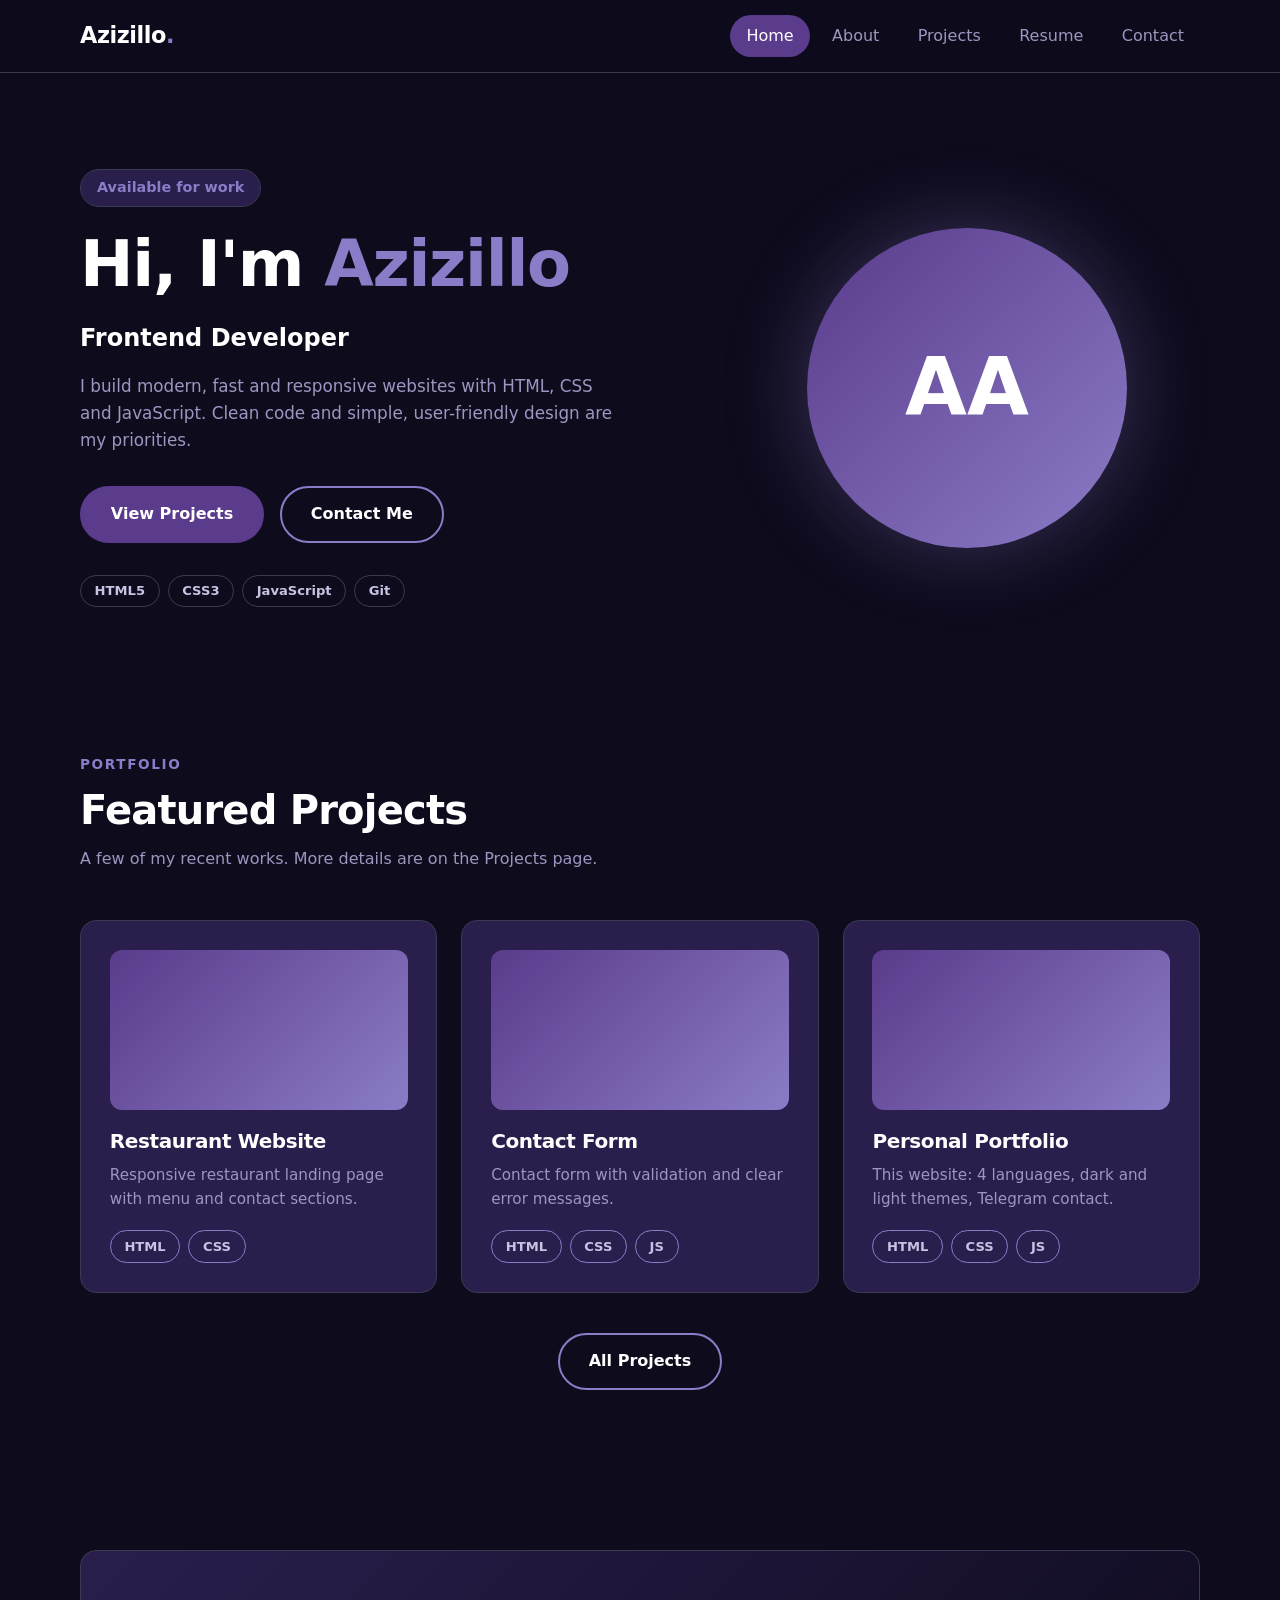
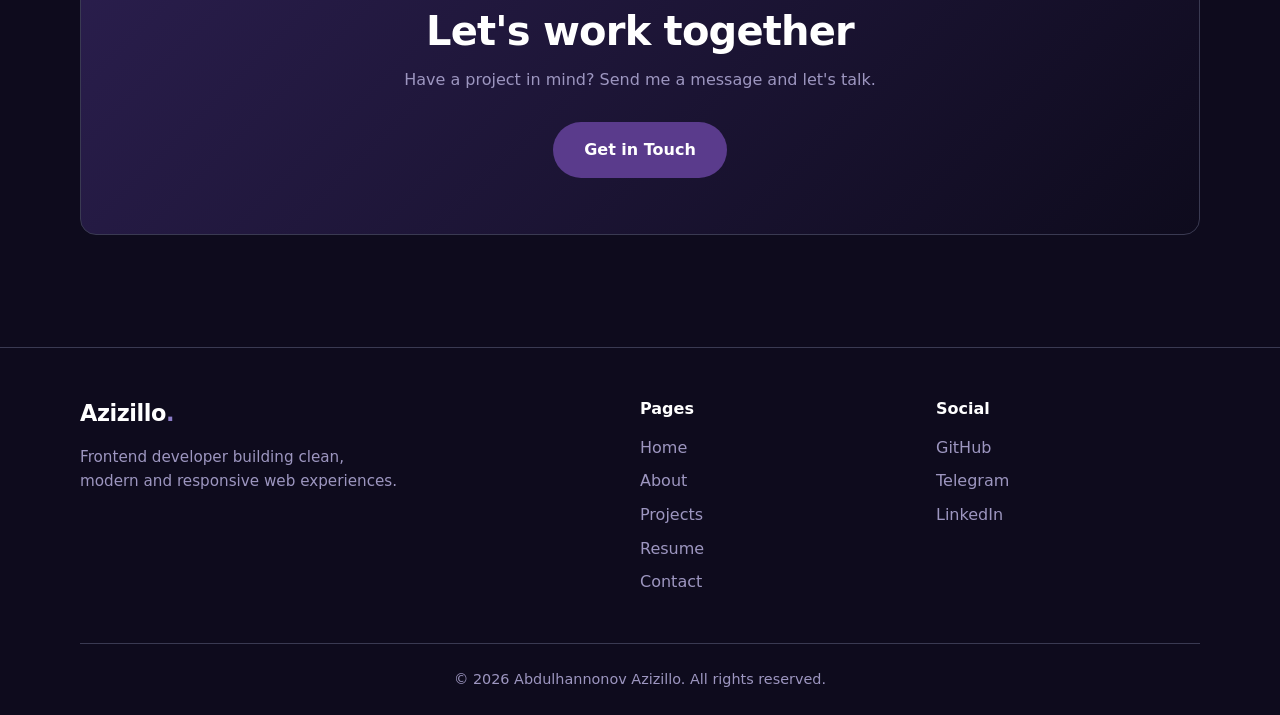
==== index.html @ 7f2ae568 "feat: add design system, header, footer, home and about pages" ====
<!doctype html>
<html lang="en" data-theme="dark">
    <head>
        <meta charset="UTF-8" />
        <meta name="viewport" content="width=device-width, initial-scale=1.0" />
        <meta
            name="description"
            content="Personal portfolio of Abdulhannonov Azizillo, Frontend Developer."
        />
        <title>Azizillo | Frontend Developer</title>

        <link rel="stylesheet" href="css/style.css" />
        <link rel="stylesheet" href="css/components.css" />
        <link rel="stylesheet" href="css/home.css" />
        <link rel="stylesheet" href="css/responsive.css" />
    </head>
    <body>
        <!-- ===== Header ===== -->
        <header class="header">
            <div class="container header__inner">
                <a href="index.html" class="logo">Azizillo<span>.</span></a>

                <nav class="nav" aria-label="Main navigation">
                    <ul class="nav__list">
                        <li>
                            <a href="index.html" class="nav__link active"
                                >Home</a
                            >
                        </li>
                        <li>
                            <a href="about.html" class="nav__link">About</a>
                        </li>
                        <li>
                            <a href="projects.html" class="nav__link"
                                >Projects</a
                            >
                        </li>
                        <li>
                            <a href="resume.html" class="nav__link">Resume</a>
                        </li>
                        <li>
                            <a href="contact.html" class="nav__link">Contact</a>
                        </li>
                    </ul>
                </nav>
            </div>
        </header>

        <main>
            <!-- ===== Hero ===== -->
            <section class="hero">
                <div class="container hero__grid">
                    <div class="hero__content">
                        <span class="hero__badge">Available for work</span>
                        <h1 class="hero__title">
                            Hi, I'm <span>Azizillo</span>
                        </h1>
                        <p class="hero__role">Frontend Developer</p>
                        <p class="hero__text">
                            I build modern, fast and responsive websites with
                            HTML, CSS and JavaScript. Clean code and simple,
                            user-friendly design are my priorities.
                        </p>

                        <div class="hero__actions">
                            <a href="projects.html" class="btn btn-primary"
                                >View Projects</a
                            >
                            <a href="contact.html" class="btn btn-outline"
                                >Contact Me</a
                            >
                        </div>

                        <div class="tags">
                            <span class="tag">HTML5</span>
                            <span class="tag">CSS3</span>
                            <span class="tag">JavaScript</span>
                            <span class="tag">Git</span>
                        </div>
                    </div>

                    <div class="hero__visual">
                        <div class="hero__avatar" aria-hidden="true">AA</div>
                    </div>
                </div>
            </section>

            <!-- ===== Featured Projects ===== -->
            <section class="section featured">
                <div class="container">
                    <div class="section-head">
                        <span class="section-label">Portfolio</span>
                        <h2>Featured Projects</h2>
                        <p class="section-text">
                            A few of my recent works. More details are on the
                            Projects page.
                        </p>
                    </div>

                    <div class="featured__grid">
                        <article class="card">
                            <div class="card__thumb"></div>
                            <h3>Restaurant Website</h3>
                            <p class="card__text">
                                Responsive restaurant landing page with menu and
                                contact sections.
                            </p>
                            <div class="tags">
                                <span class="tag">HTML</span>
                                <span class="tag">CSS</span>
                            </div>
                        </article>

                        <article class="card">
                            <div class="card__thumb"></div>
                            <h3>Contact Form</h3>
                            <p class="card__text">
                                Contact form with validation and clear error
                                messages.
                            </p>
                            <div class="tags">
                                <span class="tag">HTML</span>
                                <span class="tag">CSS</span>
                                <span class="tag">JS</span>
                            </div>
                        </article>

                        <article class="card">
                            <div class="card__thumb"></div>
                            <h3>Personal Portfolio</h3>
                            <p class="card__text">
                                This website: 4 languages, dark and light
                                themes, Telegram contact.
                            </p>
                            <div class="tags">
                                <span class="tag">HTML</span>
                                <span class="tag">CSS</span>
                                <span class="tag">JS</span>
                            </div>
                        </article>
                    </div>

                    <div class="featured__more">
                        <a href="projects.html" class="btn btn-outline"
                            >All Projects</a
                        >
                    </div>
                </div>
            </section>

            <!-- ===== CTA ===== -->
            <section class="section">
                <div class="container">
                    <div class="cta">
                        <h2>Let's work together</h2>
                        <p>
                            Have a project in mind? Send me a message and let's
                            talk.
                        </p>
                        <a href="contact.html" class="btn btn-primary"
                            >Get in Touch</a
                        >
                    </div>
                </div>
            </section>
        </main>

        <!-- ===== Footer ===== -->
        <footer class="footer">
            <div class="container">
                <div class="footer__grid">
                    <div class="footer__brand">
                        <a href="index.html" class="logo"
                            >Azizillo<span>.</span></a
                        >
                        <p class="footer__text">
                            Frontend developer building clean, modern and
                            responsive web experiences.
                        </p>
                    </div>

                    <div>
                        <h4 class="footer__title">Pages</h4>
                        <ul class="footer__list">
                            <li><a href="index.html">Home</a></li>
                            <li><a href="about.html">About</a></li>
                            <li><a href="projects.html">Projects</a></li>
                            <li><a href="resume.html">Resume</a></li>
                            <li><a href="contact.html">Contact</a></li>
                        </ul>
                    </div>

                    <div>
                        <h4 class="footer__title">Social</h4>
                        <ul class="footer__list">
                            <li>
                                <a href="#" target="_blank" rel="noopener"
                                    >GitHub</a
                                >
                            </li>
                            <li>
                                <a href="#" target="_blank" rel="noopener"
                                    >Telegram</a
                                >
                            </li>
                            <li>
                                <a href="#" target="_blank" rel="noopener"
                                    >LinkedIn</a
                                >
                            </li>
                        </ul>
                    </div>
                </div>

                <p class="footer__bottom">
                    &copy; 2026 Abdulhannonov Azizillo. All rights reserved.
                </p>
            </div>
        </footer>
    </body>
</html>
---- css/style.css ----
/* ========== Ranglar (Dark rejim - asosiy) ========== */
:root {
    --bg: #0e0b1d;
    --surface: #2a1e4d;
    --primary: #5a3b8c;
    --primary-soft: #8b7cc7;
    --text: #c9c2e3;
    --heading: #ffffff;
    --muted: #9d96c0;
    --border: #3a3a52;
    --header-bg: rgba(14, 11, 29, 0.85);
    --shadow: 0 10px 30px rgba(0, 0, 0, 0.35);

    --radius: 16px;
    --transition: 0.25s ease;
    --font: "Segoe UI", system-ui, -apple-system, Roboto, Arial, sans-serif;
}

/* ========== Light rejim ========== */
[data-theme="light"] {
    --bg: #f6f4fb;
    --surface: #ffffff;
    --text: #3b3555;
    --heading: #1c1530;
    --muted: #5b5575;
    --border: #c9c2e3;
    --header-bg: rgba(246, 244, 251, 0.85);
    --shadow: 0 10px 30px rgba(90, 59, 140, 0.12);
}

/* ========== Reset ========== */
*,
*::before,
*::after {
    box-sizing: border-box;
    margin: 0;
    padding: 0;
}

html {
    scroll-behavior: smooth;
}

body {
    font-family: var(--font);
    background: var(--bg);
    color: var(--text);
    line-height: 1.6;
    overflow-x: hidden;
    transition:
        background var(--transition),
        color var(--transition);
}

img {
    max-width: 100%;
    display: block;
}

a {
    color: inherit;
    text-decoration: none;
}

ul {
    list-style: none;
}

/* ========== Typography ========== */
h1,
h2,
h3 {
    color: var(--heading);
    line-height: 1.2;
    letter-spacing: -0.02em;
}

h1 {
    font-size: clamp(2.4rem, 6vw, 4rem);
    font-weight: 800;
}

h2 {
    font-size: clamp(1.8rem, 4vw, 2.5rem);
    font-weight: 700;
}

h3 {
    font-size: 1.25rem;
    font-weight: 600;
}

/* ========== Layout ========== */
.container {
    width: min(1120px, 100% - 2rem);
    margin-inline: auto;
}

.section {
    padding: 5rem 0;
}
---- css/components.css ----
/* ========== Header ========== */
.header {
    position: sticky;
    top: 0;
    z-index: 100;
    background: var(--header-bg);
    backdrop-filter: blur(12px);
    -webkit-backdrop-filter: blur(12px);
    border-bottom: 1px solid var(--border);
}

.header__inner {
    display: flex;
    align-items: center;
    justify-content: space-between;
    gap: 1.5rem;
    min-height: 72px;
}

.logo {
    font-size: 1.4rem;
    font-weight: 800;
    color: var(--heading);
    letter-spacing: -0.02em;
}

.logo span {
    color: var(--primary-soft);
}

/* ========== Navigation ========== */
.nav__list {
    display: flex;
    gap: 0.4rem;
}

.nav__link {
    display: block;
    padding: 0.5rem 1rem;
    border-radius: 999px;
    font-weight: 500;
    color: var(--muted);
    transition:
        color var(--transition),
        background var(--transition);
}

.nav__link:hover {
    color: var(--heading);
    background: var(--surface);
}

.nav__link.active {
    color: #ffffff;
    background: var(--primary);
}

/* ========== Buttons ========== */
.btn {
    display: inline-block;
    padding: 0.85rem 1.8rem;
    border-radius: 999px;
    font-weight: 600;
    font-size: 1rem;
    border: 2px solid transparent;
    cursor: pointer;
    transition:
        transform var(--transition),
        background var(--transition),
        color var(--transition),
        border-color var(--transition);
}

.btn:hover {
    transform: translateY(-3px);
}

.btn-primary {
    background: var(--primary);
    color: #ffffff;
}

.btn-primary:hover {
    background: var(--primary-soft);
}

.btn-outline {
    background: transparent;
    color: var(--heading);
    border-color: var(--primary-soft);
}

.btn-outline:hover {
    background: var(--primary-soft);
    color: #ffffff;
}

/* ========== Section title ========== */
.section-head {
    margin-bottom: 3rem;
}

.section-label {
    display: inline-block;
    margin-bottom: 0.6rem;
    font-size: 0.85rem;
    font-weight: 700;
    letter-spacing: 0.12em;
    text-transform: uppercase;
    color: var(--primary-soft);
}

.section-text {
    margin-top: 0.8rem;
    max-width: 600px;
    color: var(--muted);
}

/* ========== Card ========== */
.card {
    background: var(--surface);
    border: 1px solid var(--border);
    border-radius: var(--radius);
    padding: 1.8rem;
    transition:
        transform var(--transition),
        box-shadow var(--transition),
        border-color var(--transition);
}

.card:hover {
    transform: translateY(-6px);
    box-shadow: var(--shadow);
    border-color: var(--primary-soft);
}

.card__thumb {
    height: 160px;
    margin-bottom: 1.2rem;
    border-radius: 12px;
    background: linear-gradient(135deg, var(--primary), var(--primary-soft));
}

.card__text {
    margin: 0.6rem 0 1.2rem;
    color: var(--muted);
    font-size: 0.95rem;
}

/* ========== Tags ========== */
.tags {
    display: flex;
    flex-wrap: wrap;
    gap: 0.5rem;
}

.tag {
    padding: 0.3rem 0.85rem;
    font-size: 0.82rem;
    font-weight: 600;
    border-radius: 999px;
    color: var(--text);
    border: 1px solid var(--border);
    background: transparent;
}

.card .tag {
    border-color: var(--primary-soft);
}

/* ========== Footer ========== */
.footer {
    margin-top: 2rem;
    padding: 3rem 0 1.5rem;
    border-top: 1px solid var(--border);
}

.footer__grid {
    display: grid;
    grid-template-columns: 2fr 1fr 1fr;
    gap: 2rem;
}

.footer__text {
    margin-top: 0.8rem;
    max-width: 320px;
    color: var(--muted);
    font-size: 0.95rem;
}

.footer__title {
    margin-bottom: 0.8rem;
    font-size: 1rem;
    color: var(--heading);
}

.footer__list li {
    margin-bottom: 0.5rem;
}

.footer__list a {
    color: var(--muted);
    transition: color var(--transition);
}

.footer__list a:hover {
    color: var(--primary-soft);
}

.footer__bottom {
    margin-top: 2.5rem;
    padding-top: 1.5rem;
    border-top: 1px solid var(--border);
    text-align: center;
    font-size: 0.9rem;
    color: var(--muted);
}
---- css/home.css ----
/* ========== Hero ========== */
.hero {
    padding: 6rem 0 4rem;
}

.hero__grid {
    display: grid;
    grid-template-columns: 1.3fr 1fr;
    align-items: center;
    gap: 3rem;
}

.hero__badge {
    display: inline-block;
    margin-bottom: 1.2rem;
    padding: 0.4rem 1rem;
    font-size: 0.9rem;
    font-weight: 600;
    border-radius: 999px;
    color: var(--primary-soft);
    border: 1px solid var(--border);
    background: var(--surface);
}

.hero__title span {
    color: var(--primary-soft);
}

.hero__role {
    margin: 1rem 0;
    font-size: clamp(1.1rem, 2.5vw, 1.5rem);
    font-weight: 600;
    color: var(--heading);
}

.hero__text {
    max-width: 540px;
    margin-bottom: 2rem;
    color: var(--muted);
    font-size: 1.05rem;
}

.hero__actions {
    display: flex;
    flex-wrap: wrap;
    gap: 1rem;
    margin-bottom: 2rem;
}

.hero__visual {
    display: flex;
    justify-content: center;
}

.hero__avatar {
    display: flex;
    align-items: center;
    justify-content: center;
    width: min(320px, 100%);
    aspect-ratio: 1;
    border-radius: 50%;
    font-size: 5rem;
    font-weight: 800;
    color: #ffffff;
    background: linear-gradient(135deg, var(--primary), var(--primary-soft));
    box-shadow: 0 0 80px rgba(139, 124, 199, 0.35);
}

/* ========== Featured projects ========== */
.featured__grid {
    display: grid;
    grid-template-columns: repeat(3, 1fr);
    gap: 1.5rem;
}

.featured__more {
    margin-top: 2.5rem;
    text-align: center;
}

/* ========== CTA ========== */
.cta {
    padding: 3.5rem 2rem;
    text-align: center;
    border-radius: var(--radius);
    border: 1px solid var(--border);
    background: linear-gradient(135deg, var(--surface), var(--bg));
}

.cta p {
    margin: 0.8rem auto 1.8rem;
    max-width: 520px;
    color: var(--muted);
}
---- css/responsive.css ----
/* ========== Tablet (<= 900px) ========== */
@media (max-width: 900px) {
    .section {
        padding: 3.5rem 0;
    }

    .hero {
        padding: 3.5rem 0 2.5rem;
    }

    .hero__grid,
    .about__grid {
        grid-template-columns: 1fr;
    }

    .hero__visual {
        order: -1;
    }

    .hero__avatar {
        width: 220px;
        font-size: 3.5rem;
    }

    .about__photo {
        max-width: 260px;
    }

    .featured__grid,
    .skills__grid {
        grid-template-columns: repeat(2, 1fr);
    }

    .footer__grid {
        grid-template-columns: 1fr 1fr;
    }

    .footer__brand {
        grid-column: 1 / -1;
    }
}

/* ========== Mobile (<= 600px) ========== */
@media (max-width: 600px) {
    .header__inner {
        flex-direction: column;
        gap: 0.4rem;
        padding: 0.8rem 0;
    }

    /* Hozircha mobil menyu gorizontal skroll bo'ladi. Burger menyuni 4-modulda qo'shamiz */
    .nav {
        width: 100%;
        overflow-x: auto;
    }

    .nav__list {
        justify-content: center;
        min-width: max-content;
        margin-inline: auto;
    }

    .nav__link {
        padding: 0.45rem 0.8rem;
        font-size: 0.92rem;
    }

    .hero__actions .btn {
        width: 100%;
        text-align: center;
    }

    .featured__grid,
    .skills__grid {
        grid-template-columns: 1fr;
    }

    .footer__grid {
        grid-template-columns: 1fr;
    }

    .cta {
        padding: 2.5rem 1.2rem;
    }
}
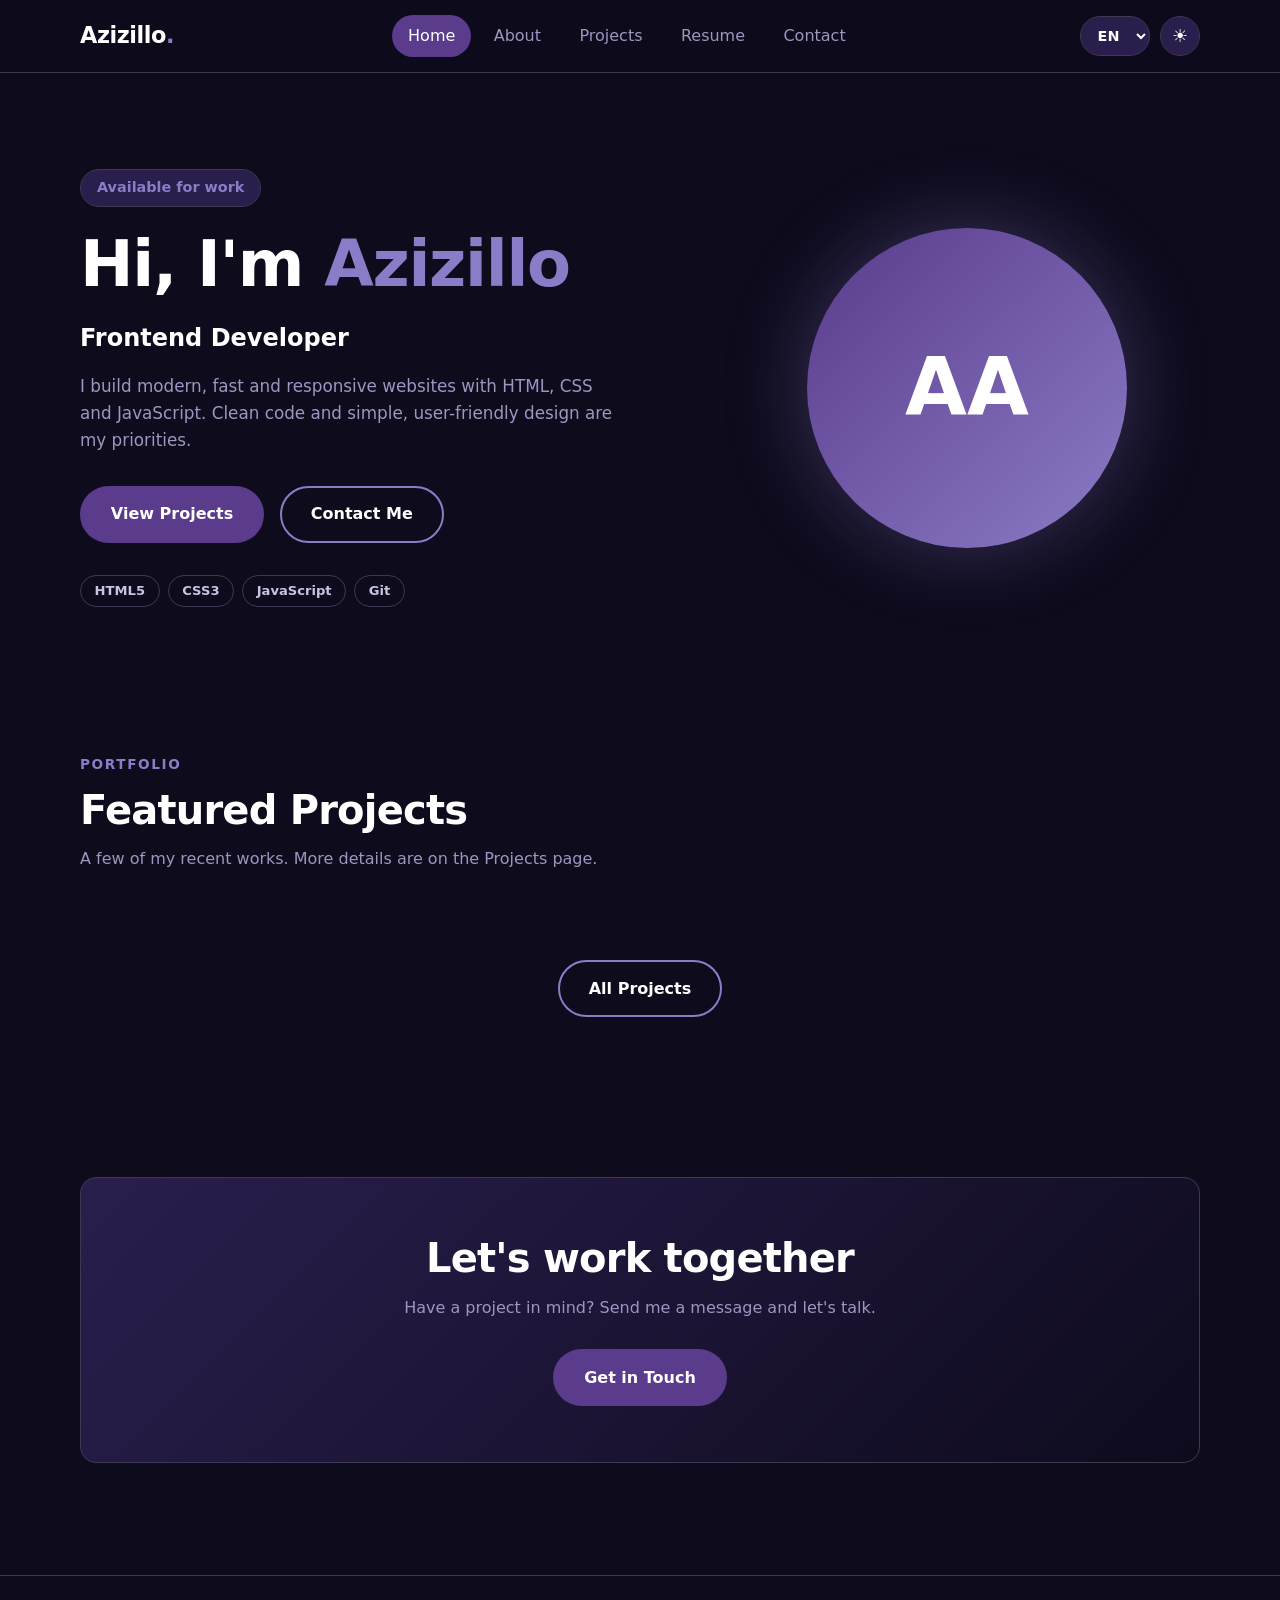
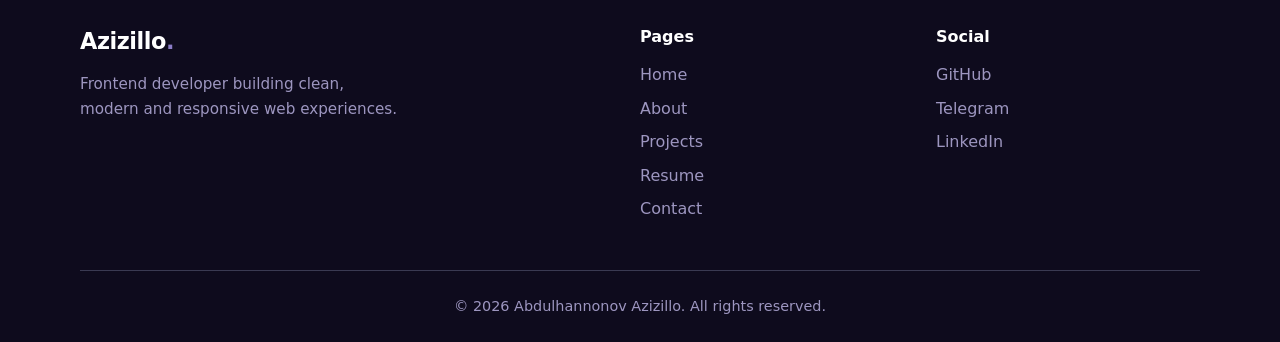
==== commit 1a6e15a9: "feat: add theme toggle, mobile menu, animations, i18n, form validation and telegram api" ====
--- a/index.html
+++ b/index.html
@@ -9,66 +9,49 @@
         />
         <title>Azizillo | Frontend Developer</title>
 
+        <script>
+            try {
+                document.documentElement.classList.add("js");
+                document.documentElement.dataset.theme =
+                    localStorage.getItem("theme") || "dark";
+            } catch (e) {}
+        </script>
+
         <link rel="stylesheet" href="css/style.css" />
         <link rel="stylesheet" href="css/components.css" />
         <link rel="stylesheet" href="css/home.css" />
         <link rel="stylesheet" href="css/responsive.css" />
     </head>
-    <body>
-        <!-- ===== Header ===== -->
-        <header class="header">
-            <div class="container header__inner">
-                <a href="index.html" class="logo">Azizillo<span>.</span></a>
-
-                <nav class="nav" aria-label="Main navigation">
-                    <ul class="nav__list">
-                        <li>
-                            <a href="index.html" class="nav__link active"
-                                >Home</a
-                            >
-                        </li>
-                        <li>
-                            <a href="about.html" class="nav__link">About</a>
-                        </li>
-                        <li>
-                            <a href="projects.html" class="nav__link"
-                                >Projects</a
-                            >
-                        </li>
-                        <li>
-                            <a href="resume.html" class="nav__link">Resume</a>
-                        </li>
-                        <li>
-                            <a href="contact.html" class="nav__link">Contact</a>
-                        </li>
-                    </ul>
-                </nav>
-            </div>
-        </header>
+    <body data-title="meta.home">
+        <div id="site-header"></div>
 
         <main>
             <!-- ===== Hero ===== -->
             <section class="hero">
                 <div class="container hero__grid">
                     <div class="hero__content">
-                        <span class="hero__badge">Available for work</span>
-                        <h1 class="hero__title">
+                        <span class="hero__badge" data-i18n="home.badge"
+                            >Available for work</span
+                        >
+                        <h1 class="hero__title" data-i18n-html="home.title">
                             Hi, I'm <span>Azizillo</span>
                         </h1>
-                        <p class="hero__role">Frontend Developer</p>
-                        <p class="hero__text">
-                            I build modern, fast and responsive websites with
-                            HTML, CSS and JavaScript. Clean code and simple,
-                            user-friendly design are my priorities.
+                        <p class="hero__role" data-i18n="home.role">
+                            Frontend Developer
                         </p>
+                        <p class="hero__text" data-i18n="home.text"></p>
 
                         <div class="hero__actions">
-                            <a href="projects.html" class="btn btn-primary"
-                                >View Projects</a
-                            >
-                            <a href="contact.html" class="btn btn-outline"
-                                >Contact Me</a
-                            >
+                            <a
+                                href="projects.html"
+                                class="btn btn-primary"
+                                data-i18n="home.viewProjects"
+                            ></a>
+                            <a
+                                href="contact.html"
+                                class="btn btn-outline"
+                                data-i18n="home.contactMe"
+                            ></a>
                         </div>
 
                         <div class="tags">
@@ -88,62 +71,23 @@
             <!-- ===== Featured Projects ===== -->
             <section class="section featured">
                 <div class="container">
-                    <div class="section-head">
-                        <span class="section-label">Portfolio</span>
-                        <h2>Featured Projects</h2>
-                        <p class="section-text">
-                            A few of my recent works. More details are on the
-                            Projects page.
-                        </p>
+                    <div class="section-head reveal">
+                        <span
+                            class="section-label"
+                            data-i18n="home.featLabel"
+                        ></span>
+                        <h2 data-i18n="home.featTitle"></h2>
+                        <p class="section-text" data-i18n="home.featText"></p>
                     </div>
 
-                    <div class="featured__grid">
-                        <article class="card">
-                            <div class="card__thumb"></div>
-                            <h3>Restaurant Website</h3>
-                            <p class="card__text">
-                                Responsive restaurant landing page with menu and
-                                contact sections.
-                            </p>
-                            <div class="tags">
-                                <span class="tag">HTML</span>
-                                <span class="tag">CSS</span>
-                            </div>
-                        </article>
-
-                        <article class="card">
-                            <div class="card__thumb"></div>
-                            <h3>Contact Form</h3>
-                            <p class="card__text">
-                                Contact form with validation and clear error
-                                messages.
-                            </p>
-                            <div class="tags">
-                                <span class="tag">HTML</span>
-                                <span class="tag">CSS</span>
-                                <span class="tag">JS</span>
-                            </div>
-                        </article>
-
-                        <article class="card">
-                            <div class="card__thumb"></div>
-                            <h3>Personal Portfolio</h3>
-                            <p class="card__text">
-                                This website: 4 languages, dark and light
-                                themes, Telegram contact.
-                            </p>
-                            <div class="tags">
-                                <span class="tag">HTML</span>
-                                <span class="tag">CSS</span>
-                                <span class="tag">JS</span>
-                            </div>
-                        </article>
-                    </div>
+                    <div class="featured__grid" id="featured-grid"></div>
 
                     <div class="featured__more">
-                        <a href="projects.html" class="btn btn-outline"
-                            >All Projects</a
-                        >
+                        <a
+                            href="projects.html"
+                            class="btn btn-outline"
+                            data-i18n="home.allProjects"
+                        ></a>
                     </div>
                 </div>
             </section>
@@ -151,71 +95,30 @@
             <!-- ===== CTA ===== -->
             <section class="section">
                 <div class="container">
-                    <div class="cta">
-                        <h2>Let's work together</h2>
-                        <p>
-                            Have a project in mind? Send me a message and let's
-                            talk.
-                        </p>
-                        <a href="contact.html" class="btn btn-primary"
-                            >Get in Touch</a
-                        >
+                    <div class="cta reveal">
+                        <h2 data-i18n="home.ctaTitle"></h2>
+                        <p data-i18n="home.ctaText"></p>
+                        <a
+                            href="contact.html"
+                            class="btn btn-primary"
+                            data-i18n="home.ctaBtn"
+                        ></a>
                     </div>
                 </div>
             </section>
         </main>
 
-        <!-- ===== Footer ===== -->
-        <footer class="footer">
-            <div class="container">
-                <div class="footer__grid">
-                    <div class="footer__brand">
-                        <a href="index.html" class="logo"
-                            >Azizillo<span>.</span></a
-                        >
-                        <p class="footer__text">
-                            Frontend developer building clean, modern and
-                            responsive web experiences.
-                        </p>
-                    </div>
+        <div id="site-footer"></div>
 
-                    <div>
-                        <h4 class="footer__title">Pages</h4>
-                        <ul class="footer__list">
-                            <li><a href="index.html">Home</a></li>
-                            <li><a href="about.html">About</a></li>
-                            <li><a href="projects.html">Projects</a></li>
-                            <li><a href="resume.html">Resume</a></li>
-                            <li><a href="contact.html">Contact</a></li>
-                        </ul>
-                    </div>
-
-                    <div>
-                        <h4 class="footer__title">Social</h4>
-                        <ul class="footer__list">
-                            <li>
-                                <a href="#" target="_blank" rel="noopener"
-                                    >GitHub</a
-                                >
-                            </li>
-                            <li>
-                                <a href="#" target="_blank" rel="noopener"
-                                    >Telegram</a
-                                >
-                            </li>
-                            <li>
-                                <a href="#" target="_blank" rel="noopener"
-                                    >LinkedIn</a
-                                >
-                            </li>
-                        </ul>
-                    </div>
-                </div>
-
-                <p class="footer__bottom">
-                    &copy; 2026 Abdulhannonov Azizillo. All rights reserved.
-                </p>
-            </div>
-        </footer>
+        <script src="js/translations/en.js"></script>
+        <script src="js/translations/ru.js"></script>
+        <script src="js/translations/uz.js"></script>
+        <script src="js/translations/ky.js"></script>
+        <script src="js/navigation.js"></script>
+        <script src="js/projects.js"></script>
+        <script src="js/language.js"></script>
+        <script src="js/main.js"></script>
+        <script src="js/animations.js"></script>
+        <script src="js/contact.js"></script>
     </body>
 </html>
--- a/css/components.css
+++ b/css/components.css
@@ -215,3 +215,143 @@
     font-size: 0.9rem;
     color: var(--muted);
 }
+/* ========== Header tools (Module 4) ========== */
+.header__tools {
+    display: flex;
+    align-items: center;
+    gap: 0.6rem;
+}
+
+.icon-btn {
+    display: inline-flex;
+    align-items: center;
+    justify-content: center;
+    width: 40px;
+    height: 40px;
+    font-size: 1.1rem;
+    color: var(--heading);
+    background: var(--surface);
+    border: 1px solid var(--border);
+    border-radius: 50%;
+    cursor: pointer;
+    transition:
+        border-color var(--transition),
+        background var(--transition);
+}
+
+.icon-btn:hover {
+    border-color: var(--primary-soft);
+}
+
+.lang-select {
+    height: 40px;
+    padding: 0 0.8rem;
+    font: inherit;
+    font-size: 0.9rem;
+    font-weight: 600;
+    color: var(--heading);
+    background: var(--surface);
+    border: 1px solid var(--border);
+    border-radius: 999px;
+    cursor: pointer;
+}
+
+.lang-select:hover,
+.lang-select:focus {
+    outline: none;
+    border-color: var(--primary-soft);
+}
+
+.lang-select option {
+    background: var(--surface);
+    color: var(--heading);
+}
+
+/* Burger tugma (faqat mobilda ko'rinadi) */
+.burger {
+    display: none;
+    flex-direction: column;
+    gap: 4px;
+}
+
+.burger span {
+    display: block;
+    width: 18px;
+    height: 2px;
+    background: var(--heading);
+    border-radius: 2px;
+    transition:
+        transform 0.25s ease,
+        opacity 0.25s ease;
+}
+
+.burger[aria-expanded="true"] span:nth-child(1) {
+    transform: translateY(6px) rotate(45deg);
+}
+
+.burger[aria-expanded="true"] span:nth-child(2) {
+    opacity: 0;
+}
+
+.burger[aria-expanded="true"] span:nth-child(3) {
+    transform: translateY(-6px) rotate(-45deg);
+}
+
+/* Klaviatura bilan yurganda ko'rinadigan fokus */
+.icon-btn:focus-visible,
+.nav__link:focus-visible,
+.btn:focus-visible,
+.logo:focus-visible {
+    outline: 2px solid var(--primary-soft);
+    outline-offset: 2px;
+}
+
+/* Skroll qilganda Header soyasi */
+.header.scrolled {
+    box-shadow: var(--shadow);
+}
+
+/* ========== Animatsiyalar (Module 4) ========== */
+body {
+    animation: pageIn 0.4s ease;
+}
+
+@keyframes pageIn {
+    from {
+        opacity: 0;
+    }
+    to {
+        opacity: 1;
+    }
+}
+
+/* JS ishlagandagina elementlar yashirinadi. JS ishlamasa, kontent ko'rinib turadi */
+.js .reveal:not(.visible) {
+    opacity: 0;
+}
+
+.reveal.visible {
+    animation: fadeUp 0.6s ease backwards;
+}
+
+@keyframes fadeUp {
+    from {
+        opacity: 0;
+        transform: translateY(24px);
+    }
+    to {
+        opacity: 1;
+        transform: none;
+    }
+}
+
+@media (prefers-reduced-motion: reduce) {
+    body,
+    .reveal.visible {
+        animation: none;
+    }
+
+    html {
+        scroll-behavior: auto;
+    }
+}
--- a/css/home.css
+++ b/css/home.css
@@ -92,3 +92,12 @@
     max-width: 520px;
     color: var(--muted);
 }
+/* Featured kartalar tagi bir chiziqda */
+.featured__grid .project-card {
+    display: flex;
+    flex-direction: column;
+}
+
+.featured__grid .project-card .tags {
+    margin-top: auto;
+}
--- a/css/responsive.css
+++ b/css/responsive.css
@@ -42,29 +42,6 @@
 
 /* ========== Mobile (<= 600px) ========== */
 @media (max-width: 600px) {
-    .header__inner {
-        flex-direction: column;
-        gap: 0.4rem;
-        padding: 0.8rem 0;
-    }
-
-    /* Hozircha mobil menyu gorizontal skroll bo'ladi. Burger menyuni 4-modulda qo'shamiz */
-    .nav {
-        width: 100%;
-        overflow-x: auto;
-    }
-
-    .nav__list {
-        justify-content: center;
-        min-width: max-content;
-        margin-inline: auto;
-    }
-
-    .nav__link {
-        padding: 0.45rem 0.8rem;
-        font-size: 0.92rem;
-    }
-
     .hero__actions .btn {
         width: 100%;
         text-align: center;
@@ -83,3 +60,67 @@
         padding: 2.5rem 1.2rem;
     }
 }
+/* ========== Module 3: Tablet (<= 900px) ========== */
+@media (max-width: 900px) {
+    .projects__grid {
+        grid-template-columns: repeat(2, 1fr);
+    }
+
+    .resume__grid,
+    .contact__grid {
+        grid-template-columns: 1fr;
+    }
+
+    .page-head {
+        padding: 3.5rem 0 1.5rem;
+    }
+}
+
+/* ========== Module 3: Mobile (<= 600px) ========== */
+@media (max-width: 600px) {
+    .projects__grid {
+        grid-template-columns: 1fr;
+    }
+
+    .form__row {
+        grid-template-columns: 1fr;
+    }
+
+    .form .btn,
+    .resume__actions .btn {
+        width: 100%;
+        text-align: center;
+    }
+}
+/* ========== Module 4: Mobile menu (<= 768px) ========== */
+@media (max-width: 768px) {
+    .burger {
+        display: inline-flex;
+    }
+
+    .nav {
+        position: absolute;
+        top: 100%;
+        left: 0;
+        right: 0;
+        max-height: 0;
+        overflow: hidden;
+        background: var(--bg);
+        transition: max-height 0.3s ease;
+    }
+
+    .nav.open {
+        max-height: 420px;
+        border-bottom: 1px solid var(--border);
+    }
+
+    .nav__list {
+        flex-direction: column;
+        gap: 0.2rem;
+        padding: 1rem;
+    }
+
+    .nav__link {
+        padding: 0.8rem 1rem;
+    }
+}
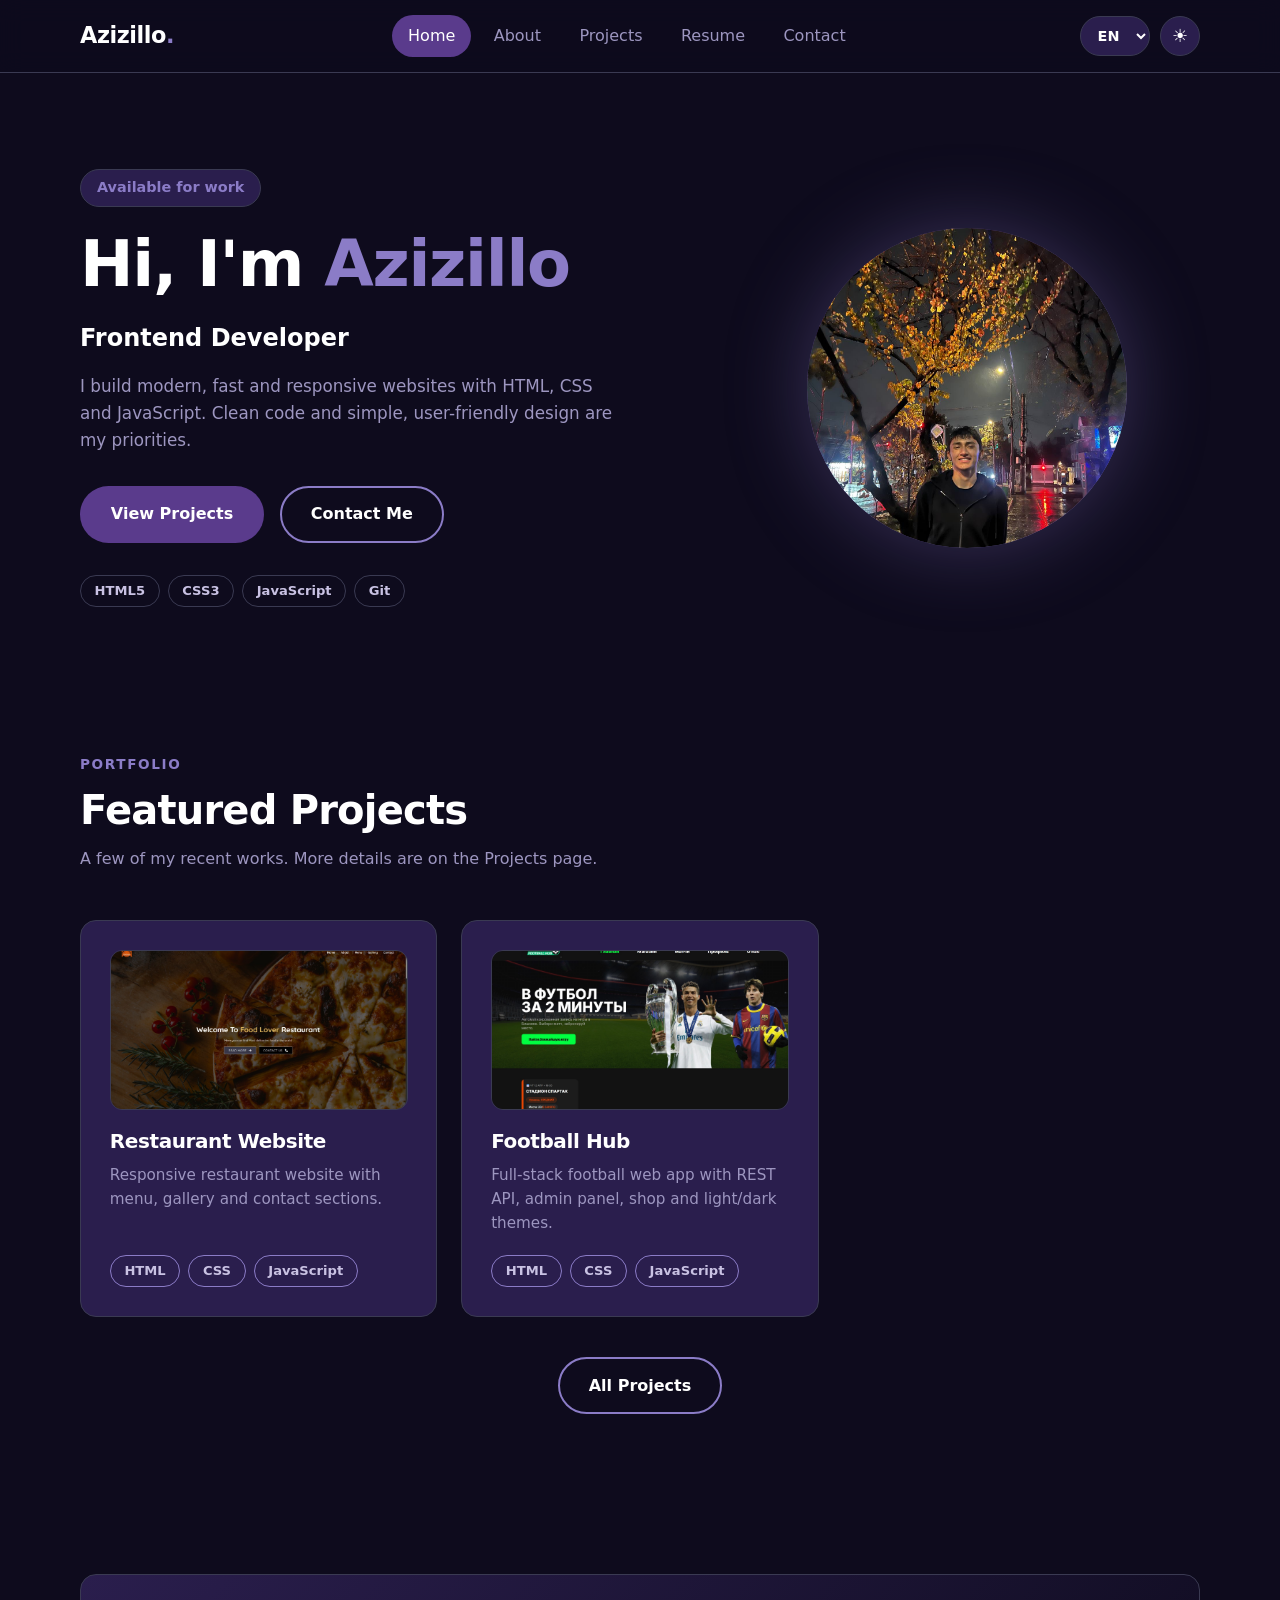
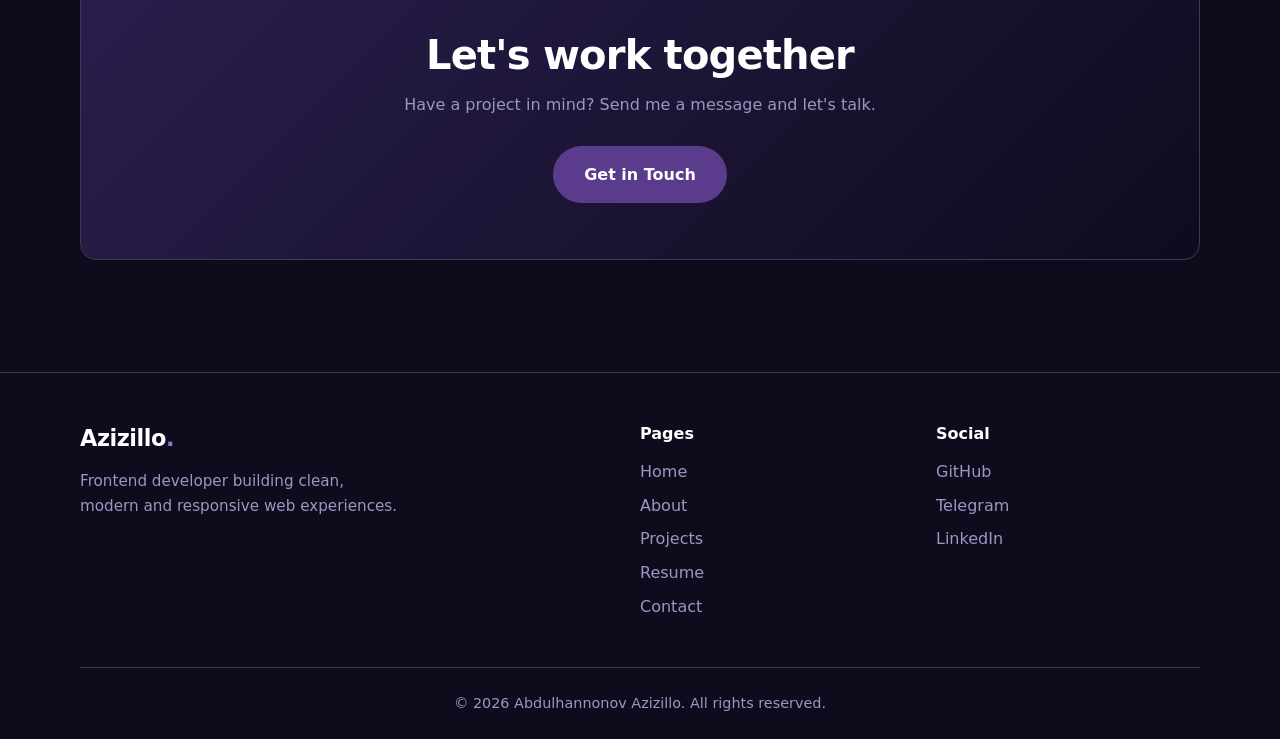
==== commit 47293a3b: "feat: add my photo and school to resume" ====
--- a/index.html
+++ b/index.html
@@ -21,6 +21,7 @@
         <link rel="stylesheet" href="css/components.css" />
         <link rel="stylesheet" href="css/home.css" />
         <link rel="stylesheet" href="css/responsive.css" />
+        <link rel="icon" href="assets/icons/favicon.svg" type="image/svg+xml" />
     </head>
     <body data-title="meta.home">
         <div id="site-header"></div>
@@ -63,7 +64,12 @@
                     </div>
 
                     <div class="hero__visual">
-                        <div class="hero__avatar" aria-hidden="true">AA</div>
+                        <div class="hero__avatar">
+                            <img
+                                src="assets/images/me.jpg"
+                                alt="Azizillo Abdulhannonov"
+                            />
+                        </div>
                     </div>
                 </div>
             </section>
--- a/css/components.css
+++ b/css/components.css
@@ -355,3 +355,40 @@
         scroll-behavior: auto;
     }
 }
+/* ========== 404 page (Module 5) ========== */
+.notfound {
+    display: flex;
+    flex-direction: column;
+    align-items: center;
+    justify-content: center;
+    min-height: 70vh;
+    padding: 3rem 0;
+    text-align: center;
+}
+
+.notfound__code {
+    font-size: clamp(5rem, 20vw, 10rem);
+    font-weight: 800;
+    line-height: 1;
+    color: var(--primary-soft);
+}
+
+.notfound h1 {
+    margin: 1rem 0 0.8rem;
+    font-size: clamp(1.6rem, 5vw, 2.4rem);
+}
+
+.notfound p {
+    max-width: 420px;
+    margin-bottom: 1.8rem;
+    color: var(--muted);
+}
+/* ========== Project image ========== */
+.card__img {
+    width: 100%;
+    height: 160px;
+    margin-bottom: 1.2rem;
+    object-fit: cover;
+    border-radius: 12px;
+    border: 1px solid var(--border);
+}
--- a/css/home.css
+++ b/css/home.css
@@ -101,3 +101,13 @@
 .featured__grid .project-card .tags {
     margin-top: auto;
 }
+/* Hero rasm */
+.hero__avatar {
+    overflow: hidden;
+}
+
+.hero__avatar img {
+    width: 100%;
+    height: 100%;
+    object-fit: cover;
+}
